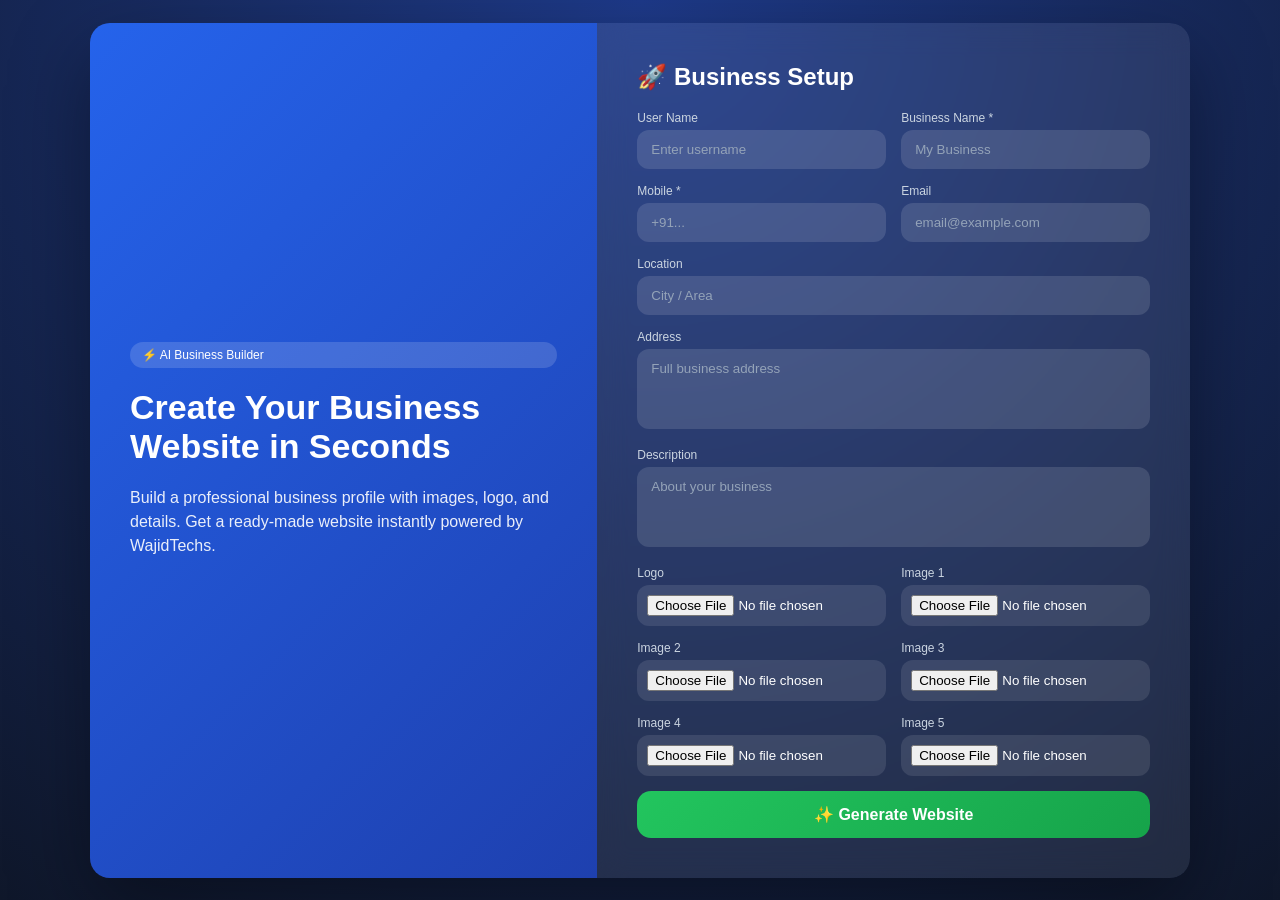
==== index.html @ 794a235c "updateindex" ====
<!DOCTYPE html>
<html>
<head>
    <title>Business Generator</title>
    <meta name="viewport" content="width=device-width, initial-scale=1.0">

    <style>
        *{
            margin:0;
            padding:0;
            box-sizing:border-box;
            font-family: Inter, Arial, sans-serif;
        }

        body{
            min-height:100vh;
            display:flex;
            align-items:center;
            justify-content:center;
            background: radial-gradient(circle at top, #1e3a8a, #0f172a);
            padding:20px;
        }

        .wrapper{
            width:100%;
            max-width:1100px;
            display:flex;
            border-radius:20px;
            overflow:hidden;
            box-shadow:0 30px 80px rgba(0,0,0,0.4);
        }

        /* LEFT PANEL */
        .left{
            flex:1;
            background: linear-gradient(135deg, #2563eb, #1e40af);
            color:white;
            padding:40px;
            display:flex;
            flex-direction:column;
            justify-content:center;
        }

        .left h1{
            font-size:34px;
            margin-bottom:10px;
        }

        .left p{
            opacity:0.9;
            line-height:1.5;
            margin-top:10px;
        }

        .badge{
            display:inline-block;
            background:rgba(255,255,255,0.15);
            padding:6px 12px;
            border-radius:50px;
            font-size:12px;
            margin-bottom:20px;
        }

        /* RIGHT PANEL */
        .right{
            flex:1.2;
            background:rgba(255,255,255,0.08);
            backdrop-filter: blur(15px);
            padding:40px;
        }

        h2{
            color:white;
            margin-bottom:20px;
        }

        form{
            display:grid;
            grid-template-columns:1fr 1fr;
            gap:15px;
        }

        .full{
            grid-column:1 / -1;
        }

        label{
            font-size:12px;
            color:#cbd5e1;
            margin-bottom:5px;
            display:block;
        }

        input, textarea{
            width:100%;
            padding:12px 14px;
            border:none;
            outline:none;
            border-radius:12px;
            background:rgba(255,255,255,0.12);
            color:white;
            transition:0.3s;
        }

        input::placeholder,
        textarea::placeholder{
            color:#94a3b8;
        }

        input:focus, textarea:focus{
            background:rgba(255,255,255,0.2);
            box-shadow:0 0 0 2px #60a5fa;
        }

        textarea{
            height:80px;
            resize:none;
        }

        .file{
            padding:10px;
            background:rgba(255,255,255,0.1);
        }

        button{
            grid-column:1 / -1;
            padding:14px;
            border:none;
            border-radius:14px;
            background:linear-gradient(135deg,#22c55e,#16a34a);
            color:white;
            font-size:16px;
            font-weight:600;
            cursor:pointer;
            transition:0.3s;
        }

        button:hover{
            transform:translateY(-2px);
            box-shadow:0 15px 30px rgba(34,197,94,0.4);
        }

        @media(max-width:900px){
            .wrapper{
                flex-direction:column;
            }

            form{
                grid-template-columns:1fr;
            }
        }
    </style>
</head>

<body>

<div class="wrapper">

    <!-- LEFT SIDE -->
    <div class="left">
        <div class="badge">⚡ AI Business Builder</div>
        <h1>Create Your Business Website in Seconds</h1>
        <p>
            Build a professional business profile with images, logo, and details.
            Get a ready-made website instantly powered by WajidTechs.
        </p>
    </div>

    <!-- RIGHT SIDE -->
    <div class="right">

        <h2>🚀 Business Setup</h2>

        <form action="save_biz" method="POST" enctype="multipart/form-data">

            <div>
                <label>User Name</label>
                <input type="text" name="username" placeholder="Enter username">
            </div>

            <div>
                <label>Business Name *</label>
                <input type="text" name="business_name" placeholder="My Business" required>
            </div>

            <div>
                <label>Mobile *</label>
                <input type="text" name="mobile" placeholder="+91..." required>
            </div>

            <div>
                <label>Email</label>
                <input type="email" name="email" placeholder="email@example.com">
            </div>

            <div class="full">
                <label>Location</label>
                <input type="text" name="location" placeholder="City / Area">
            </div>

            <div class="full">
                <label>Address</label>
                <textarea name="address" placeholder="Full business address"></textarea>
            </div>

            <div class="full">
                <label>Description</label>
                <textarea name="description" placeholder="About your business"></textarea>
            </div>

            <div>
                <label>Logo</label>
                <input class="file" type="file" name="logo">
            </div>

            <div>
                <label>Image 1</label>
                <input class="file" type="file" name="image1">
            </div>

            <div>
                <label>Image 2</label>
                <input class="file" type="file" name="image2">
            </div>

            <div>
                <label>Image 3</label>
                <input class="file" type="file" name="image3">
            </div>

            <div>
                <label>Image 4</label>
                <input class="file" type="file" name="image4">
            </div>

            <div>
                <label>Image 5</label>
                <input class="file" type="file" name="image5">
            </div>

            <button type="submit">✨ Generate Website</button>

        </form>

    </div>

</div>

</body>
</html>
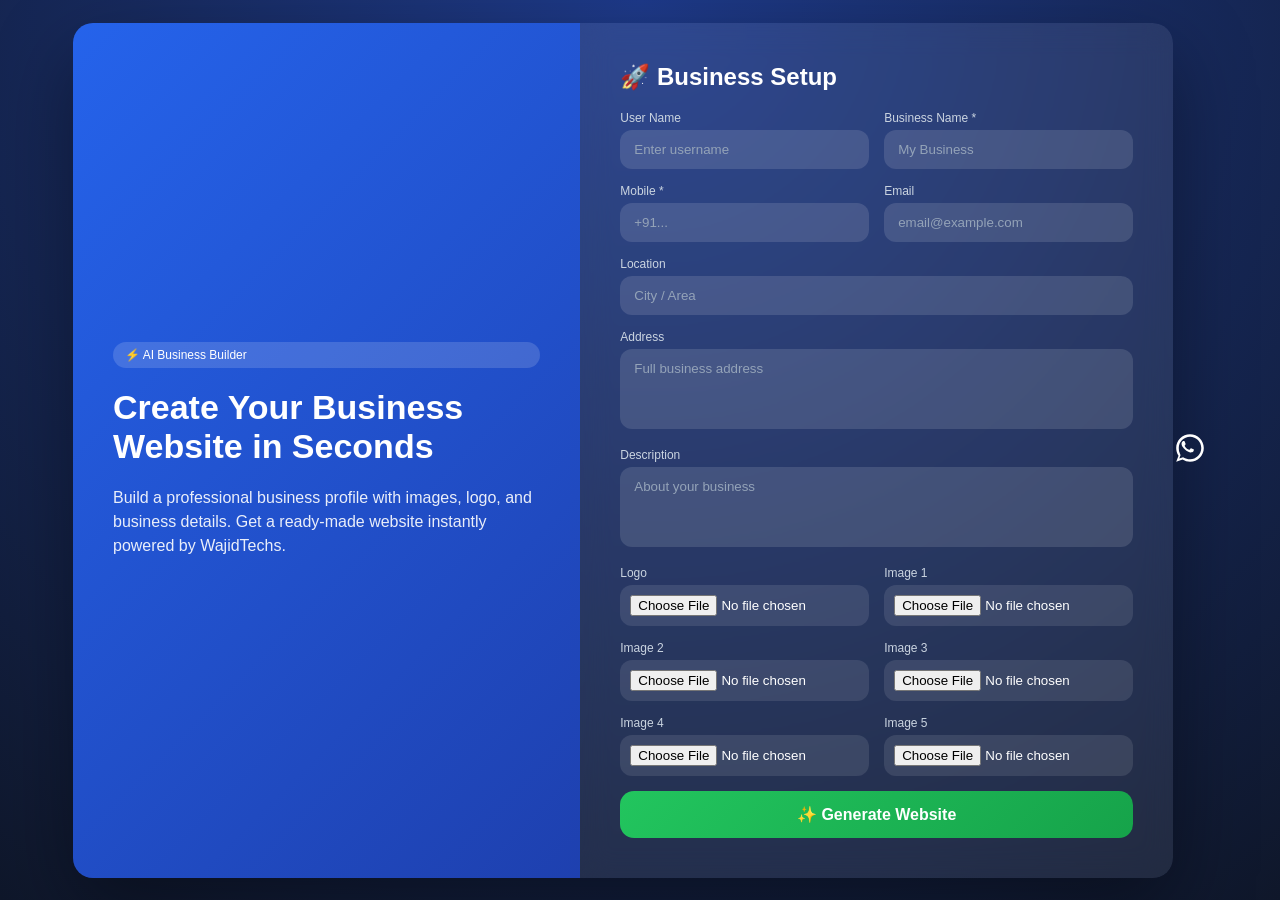
==== commit 40c41ed3: "Update index.html" ====
--- a/index.html
+++ b/index.html
@@ -1,156 +1,12 @@
-
 <!DOCTYPE html>
-<html>
+<html lang="en">
 <head>
-    <title>Business Generator</title>
+    <meta charset="UTF-8">
     <meta name="viewport" content="width=device-width, initial-scale=1.0">
 
-    <style>
-        *{
-            margin:0;
-            padding:0;
-            box-sizing:border-box;
-            font-family: Inter, Arial, sans-serif;
-        }
+    <title>Business Generator | wajidtechs.com | WajidTechs | BizBooster | biz.prebookings.shop</title>
 
-        body{
-            min-height:100vh;
-            display:flex;
-            align-items:center;
-            justify-content:center;
-            background: radial-gradient(circle at top, #1e3a8a, #0f172a);
-            padding:20px;
-        }
-
-        .wrapper{
-            width:100%;
-            max-width:1100px;
-            display:flex;
-            border-radius:20px;
-            overflow:hidden;
-            box-shadow:0 30px 80px rgba(0,0,0,0.4);
-        }
-
-        /* LEFT PANEL */
-        .left{
-            flex:1;
-            background: linear-gradient(135deg, #2563eb, #1e40af);
-            color:white;
-            padding:40px;
-            display:flex;
-            flex-direction:column;
-            justify-content:center;
-        }
-
-        .left h1{
-            font-size:34px;
-            margin-bottom:10px;
-        }
-
-        .left p{
-            opacity:0.9;
-            line-height:1.5;
-            margin-top:10px;
-        }
-
-        .badge{
-            display:inline-block;
-            background:rgba(255,255,255,0.15);
-            padding:6px 12px;
-            border-radius:50px;
-            font-size:12px;
-            margin-bottom:20px;
-        }
-
-        /* RIGHT PANEL */
-        .right{
-            flex:1.2;
-            background:rgba(255,255,255,0.08);
-            backdrop-filter: blur(15px);
-            padding:40px;
-        }
-
-        h2{
-            color:white;
-            margin-bottom:20px;
-        }
-
-        form{
-            display:grid;
-            grid-template-columns:1fr 1fr;
-            gap:15px;
-        }
-
-        .full{
-            grid-column:1 / -1;
-        }
-
-        label{
-            font-size:12px;
-            color:#cbd5e1;
-            margin-bottom:5px;
-            display:block;
-        }
-
-        input, textarea{
-            width:100%;
-            padding:12px 14px;
-            border:none;
-            outline:none;
-            border-radius:12px;
-            background:rgba(255,255,255,0.12);
-            color:white;
-            transition:0.3s;
-        }
-
-        input::placeholder,
-        textarea::placeholder{
-            color:#94a3b8;
-        }
-
-        input:focus, textarea:focus{
-            background:rgba(255,255,255,0.2);
-            box-shadow:0 0 0 2px #60a5fa;
-        }
-
-        textarea{
-            height:80px;
-            resize:none;
-        }
-
-        .file{
-            padding:10px;
-            background:rgba(255,255,255,0.1);
-        }
-
-        button{
-            grid-column:1 / -1;
-            padding:14px;
-            border:none;
-            border-radius:14px;
-            background:linear-gradient(135deg,#22c55e,#16a34a);
-            color:white;
-            font-size:16px;
-            font-weight:600;
-            cursor:pointer;
-            transition:0.3s;
-        }
-
-        button:hover{
-            transform:translateY(-2px);
-            box-shadow:0 15px 30px rgba(34,197,94,0.4);
-        }
-
-        @media(max-width:900px){
-            .wrapper{
-                flex-direction:column;
-            }
-
-            form{
-                grid-template-columns:1fr;
-            }
-        }
-    </style>
+    <link rel="stylesheet" href="./style.css">
 </head>
 
 <body>
@@ -160,9 +16,11 @@
     <!-- LEFT SIDE -->
     <div class="left">
         <div class="badge">⚡ AI Business Builder</div>
+
         <h1>Create Your Business Website in Seconds</h1>
+
         <p>
-            Build a professional business profile with images, logo, and details.
+            Build a professional business profile with images, logo, and business details.
             Get a ready-made website instantly powered by WajidTechs.
         </p>
     </div>
@@ -172,7 +30,7 @@
 
         <h2>🚀 Business Setup</h2>
 
-        <form action="save_biz" method="POST" enctype="multipart/form-data">
+        <form action="https://deals.wajidtechs.com/bizbox/save_biz" method="POST" enctype="multipart/form-data">
 
             <div>
                 <label>User Name</label>
@@ -247,5 +105,25 @@
 
 </div>
 
+<!-- Floating WhatsApp Button -->
+<a href="https://wa.me/919121280578"
+   class="whatsapp-float"
+   target="_blank"
+   title="Chat on WhatsApp">
+
+    <svg xmlns="http://www.w3.org/2000/svg"
+         width="34"
+         height="34"
+         viewBox="0 0 32 32"
+         fill="white">
+
+        <path d="M19.11 17.22c-.29-.15-1.69-.83-1.95-.92-.26-.1-.45-.15-.64.15-.19.29-.74.92-.91 1.11-.17.19-.34.22-.63.07-.29-.15-1.23-.45-2.35-1.44-.87-.78-1.46-1.74-1.63-2.03-.17-.29-.02-.45.13-.6.13-.13.29-.34.44-.51.15-.17.19-.29.29-.49.1-.19.05-.37-.02-.51-.07-.15-.64-1.55-.88-2.12-.23-.55-.47-.47-.64-.48h-.55c-.19 0-.49.07-.74.34-.26.29-.99.97-.99 2.36 0 1.39 1.02 2.74 1.16 2.93.15.19 2 3.06 4.85 4.29.68.29 1.21.46 1.62.59.68.22 1.3.19 1.79.12.55-.08 1.69-.69 1.93-1.35.24-.66.24-1.23.17-1.35-.07-.12-.26-.19-.55-.34z"/>
+
+        <path d="M16.02 3C8.83 3 3 8.83 3 16c0 2.58.76 5.09 2.2 7.23L3.02 29l5.96-2.12A12.95 12.95 0 0 0 16.02 29C23.2 29 29 23.17 29 16S23.2 3 16.02 3zm0 23.64c-2.16 0-4.28-.58-6.12-1.69l-.44-.26-3.53 1.25 1.19-3.44-.29-.45A10.58 10.58 0 0 1 5.44 16c0-5.83 4.75-10.58 10.58-10.58 5.84 0 10.58 4.75 10.58 10.58 0 5.83-4.75 10.64-10.58 10.64z"/>
+
+    </svg>
+
+</a>
+
 </body>
 </html>
--- a/style.css
+++ b/style.css
@@ -0,0 +1,146 @@
+
+        *{
+            margin:0;
+            padding:0;
+            box-sizing:border-box;
+            font-family: Inter, Arial, sans-serif;
+        }
+
+        body{
+            min-height:100vh;
+            display:flex;
+            align-items:center;
+            justify-content:center;
+            background: radial-gradient(circle at top, #1e3a8a, #0f172a);
+            padding:20px;
+        }
+
+        .wrapper{
+            width:100%;
+            max-width:1100px;
+            display:flex;
+            border-radius:20px;
+            overflow:hidden;
+            box-shadow:0 30px 80px rgba(0,0,0,0.4);
+        }
+
+        /* LEFT PANEL */
+        .left{
+            flex:1;
+            background: linear-gradient(135deg, #2563eb, #1e40af);
+            color:white;
+            padding:40px;
+            display:flex;
+            flex-direction:column;
+            justify-content:center;
+        }
+
+        .left h1{
+            font-size:34px;
+            margin-bottom:10px;
+        }
+
+        .left p{
+            opacity:0.9;
+            line-height:1.5;
+            margin-top:10px;
+        }
+
+        .badge{
+            display:inline-block;
+            background:rgba(255,255,255,0.15);
+            padding:6px 12px;
+            border-radius:50px;
+            font-size:12px;
+            margin-bottom:20px;
+        }
+
+        /* RIGHT PANEL */
+        .right{
+            flex:1.2;
+            background:rgba(255,255,255,0.08);
+            backdrop-filter: blur(15px);
+            padding:40px;
+        }
+
+        h2{
+            color:white;
+            margin-bottom:20px;
+        }
+
+        form{
+            display:grid;
+            grid-template-columns:1fr 1fr;
+            gap:15px;
+        }
+
+        .full{
+            grid-column:1 / -1;
+        }
+
+        label{
+            font-size:12px;
+            color:#cbd5e1;
+            margin-bottom:5px;
+            display:block;
+        }
+
+        input, textarea{
+            width:100%;
+            padding:12px 14px;
+            border:none;
+            outline:none;
+            border-radius:12px;
+            background:rgba(255,255,255,0.12);
+            color:white;
+            transition:0.3s;
+        }
+
+        input::placeholder,
+        textarea::placeholder{
+            color:#94a3b8;
+        }
+
+        input:focus, textarea:focus{
+            background:rgba(255,255,255,0.2);
+            box-shadow:0 0 0 2px #60a5fa;
+        }
+
+        textarea{
+            height:80px;
+            resize:none;
+        }
+
+        .file{
+            padding:10px;
+            background:rgba(255,255,255,0.1);
+        }
+
+        button{
+            grid-column:1 / -1;
+            padding:14px;
+            border:none;
+            border-radius:14px;
+            background:linear-gradient(135deg,#22c55e,#16a34a);
+            color:white;
+            font-size:16px;
+            font-weight:600;
+            cursor:pointer;
+            transition:0.3s;
+        }
+
+        button:hover{
+            transform:translateY(-2px);
+            box-shadow:0 15px 30px rgba(34,197,94,0.4);
+        }
+
+        @media(max-width:900px){
+            .wrapper{
+                flex-direction:column;
+            }
+
+            form{
+                grid-template-columns:1fr;
+            }
+        }
+    </style>
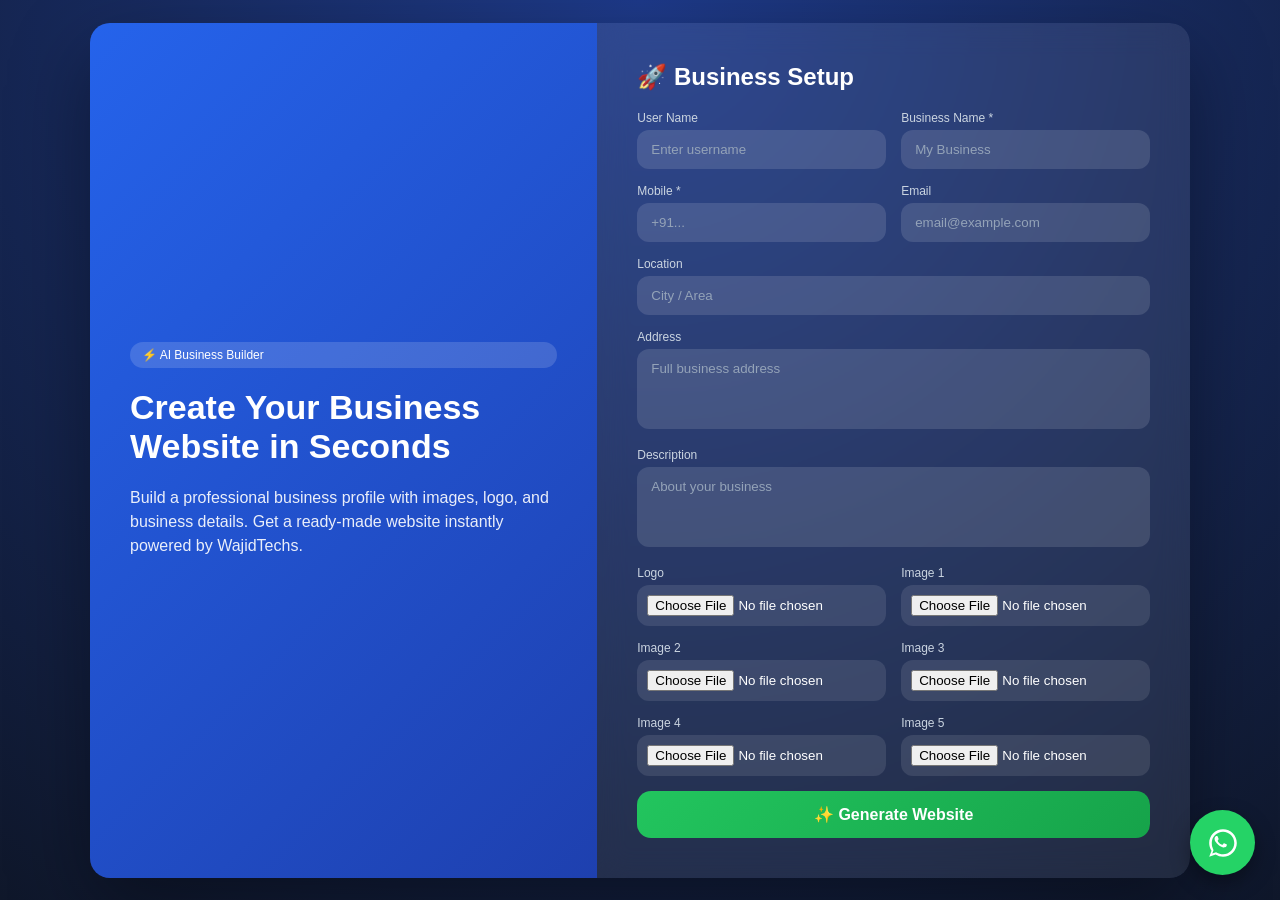
==== commit 3bf35142: "Update WhatsApp link in index.html" ====
--- a/index.html
+++ b/index.html
@@ -106,7 +106,7 @@
 </div>
 
 <!-- Floating WhatsApp Button -->
-<a href="https://wa.me/919121280578"
+<a href="https://wa.me/919121805781"
    class="whatsapp-float"
    target="_blank"
    title="Chat on WhatsApp">
--- a/style.css
+++ b/style.css
@@ -143,4 +143,62 @@
                 grid-template-columns:1fr;
             }
         }
-    </style>
+
+
+
+
+
+
+
+
+/* Floating WhatsApp Button */
+
+.whatsapp-float{
+    position:fixed;
+    width:65px;
+    height:65px;
+    bottom:25px;
+    right:25px;
+    background:#25D366;
+    color:#fff;
+    border-radius:50%;
+    display:flex;
+    justify-content:center;
+    align-items:center;
+    text-decoration:none;
+    box-shadow:0 8px 20px rgba(0,0,0,.35);
+    z-index:99999;
+    transition:.3s;
+    animation:whatsappPulse 2s infinite;
+}
+
+.whatsapp-float:hover{
+    transform:scale(1.12);
+    background:#20ba5a;
+}
+
+@keyframes whatsappPulse{
+    0%{
+        box-shadow:0 0 0 0 rgba(37,211,102,.7);
+    }
+    70%{
+        box-shadow:0 0 0 20px rgba(37,211,102,0);
+    }
+    100%{
+        box-shadow:0 0 0 0 rgba(37,211,102,0);
+    }
+}
+
+@media(max-width:768px){
+    .whatsapp-float{
+        width:58px;
+        height:58px;
+        bottom:20px;
+        right:20px;
+    }
+
+    .whatsapp-float svg{
+        width:30px;
+        height:30px;
+    }
+}
